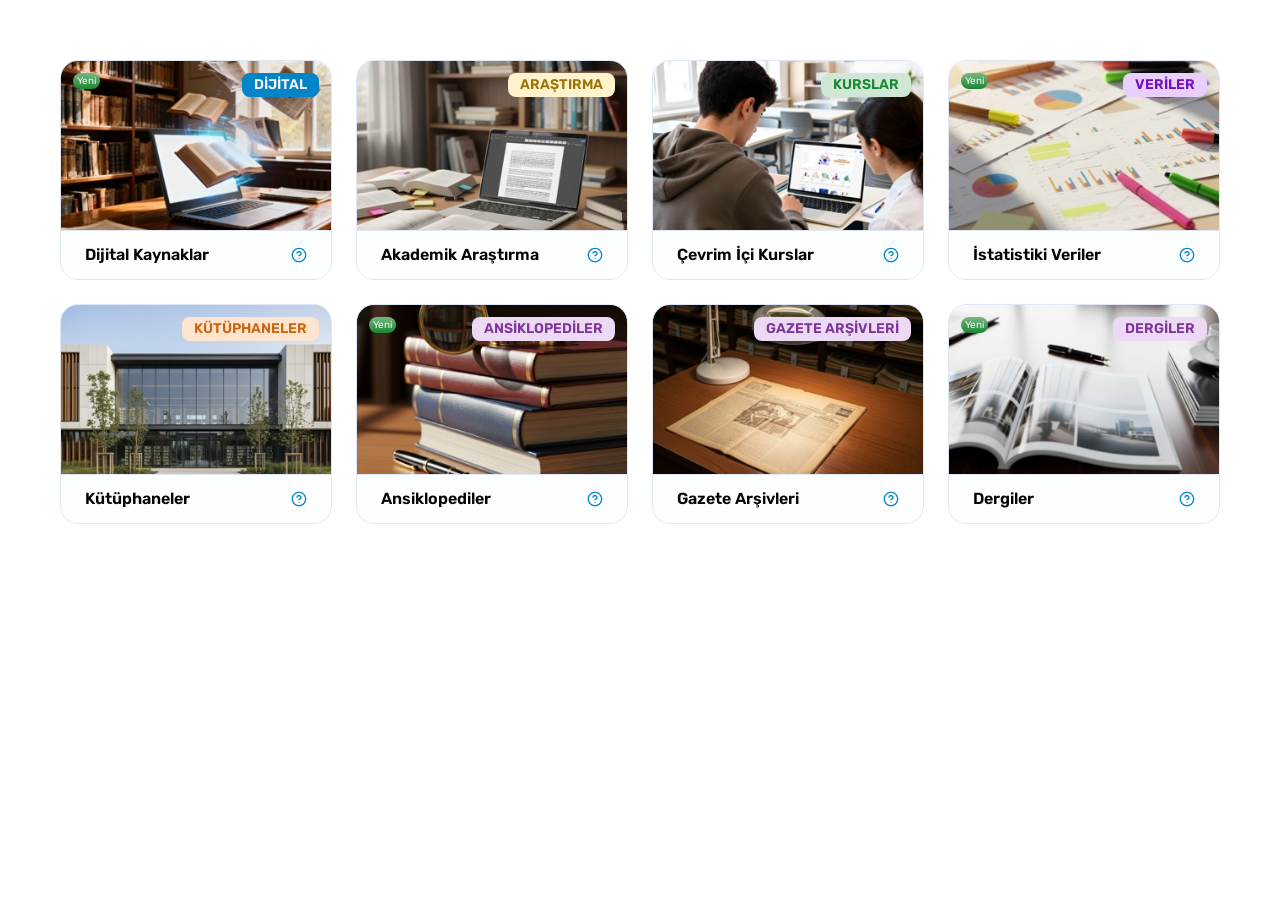
==== index.html @ 1856328a "Ansiklopediler" ====
<!DOCTYPE html>
<html lang="tr">
<head>
    <meta charset="UTF-8">
    <meta name="viewport" content="width=device-width, initial-scale=1.0">
    <title>Dijital Öğrenme Köprüsü | OGM Materyal</title>
    <link rel="stylesheet" href="dijital-kopru.css">
</head>
<body>
    <div class="cards-container">
        <!-- Card 1: Dijital Kaynaklar -->
        <div class="card" onclick="window.location.href='dijital-kaynaklar.html'" style="cursor: pointer;">
            <div class="card-image card-dijital-kutuphaneler">
                <div class="new-badge">Yeni</div>
                <div class="category-label label-blue">DİJİTAL</div>
            </div>
            <div class="card-content">
                <div class="card-title">Dijital Kaynaklar</div>
                <div class="info-icon" onclick="event.stopPropagation();">
                    <img src="images/info.svg" alt="Info Icon" />
                    <div class="tooltip">Çevrimiçi kütüphane ve diğer yayınlardan yararlanabilmeniz ve araştırmalarınızda istifade edebilmeniz için ansiklopedi, kütüphane, gazete ve dergi arşivlerine bu bölümden ulaşabilirsiniz.</div>
                </div>
            </div>
        </div>

        <!-- Card 2: Akademik Araştırma -->
        <div class="card" onclick="window.location.href='akademik-arastirma.html'" style="cursor: pointer;">
            <div class="card-image card-akademik-arastirma">
                <div class="category-label label-yellow">ARAŞTIRMA</div>
            </div>
            <div class="card-content">
                <div class="card-title">Akademik Araştırma</div>
                <div class="info-icon" onclick="event.stopPropagation();">
                    <img src="images/info.svg" alt="Info Icon" />
                    <div class="tooltip">Araştırma ve projelerinizde faydalanabileceğiniz makale, tez vb. akademik çalışmalara bu bölümden ulaşabilirsiniz.</div>
                </div>
            </div>
        </div>

        <!-- Card 3: Çevrim İçi Kurslar -->
        <div class="card" onclick="window.location.href='cevrim-ici-kurslar.html'" style="cursor: pointer;">
            <div class="card-image card-cevrim-ici-kurslar">
                <div class="category-label label-green">KURSLAR</div>
            </div>
            <div class="card-content">
                <div class="card-title">Çevrim İçi Kurslar</div>
                <div class="info-icon" onclick="event.stopPropagation();">
                    <img src="images/info.svg" alt="Info Icon" />
                    <div class="tooltip">Üniversitelerin ve kurumların birçok alanda hazırladığı çevrimiçi derslere ve kurs programlarına bu bölümden ulaşabilirsiniz.</div>
                </div>
            </div>
        </div>

        <!-- Card 4: İstatistiki Veriler -->
        <div class="card" onclick="window.location.href='istatistiki-veriler.html'" style="cursor: pointer;">
            <div class="card-image card-istatistiki-veriler">
                <div class="new-badge">Yeni</div>
                <div class="category-label label-indigo">VERİLER</div>
            </div>
            <div class="card-content">
                <div class="card-title">İstatistiki Veriler</div>
                <div class="info-icon" onclick="event.stopPropagation();">
                    <img src="images/info.svg" alt="Info Icon" />
                    <div class="tooltip">Farklı alanlarda yapılmış çalışmaların istatistiki bilgilerine ve veri setlerine bu bölümden ulaşabilirsiniz.</div>
                </div>
            </div>
        </div>

        <!-- Card 5: Kütüphaneler -->
        <div class="card" onclick="window.location.href='kutuphaneler.html'" style="cursor: pointer;">
            <div class="card-image card-kutuphaneler">
                <div class="category-label label-orange">KÜTÜPHANELER</div>
            </div>
            <div class="card-content">
                <div class="card-title">Kütüphaneler</div>
                <div class="info-icon" onclick="event.stopPropagation();">
                    <img src="images/info.svg" alt="Info Icon" />
                    <div class="tooltip">Dijital kütüphanelere bu bölümden ulaşabilirsiniz.</div>
                </div>
            </div>
        </div>

        <!-- Card 6: Ansiklopediler -->
        <div class="card" onclick="window.location.href='ansiklopediler.html'" style="cursor: pointer;">
            <div class="card-image card-ansiklopediler">
                <div class="new-badge">Yeni</div>
                <div class="category-label label-purple">ANSİKLOPEDİLER</div>
            </div>
            <div class="card-content">
                <div class="card-title">Ansiklopediler</div>
                <div class="info-icon" onclick="event.stopPropagation();">
                    <img src="images/info.svg" alt="Info Icon" />
                    <div class="tooltip">Dijital ansiklopedilere bu bölümden ulaşabilirsiniz.</div>
                </div>
            </div>
        </div>

        <!-- Card 7: Gazete Arşivleri -->
        <div class="card" onclick="window.location.href='gazete-arsivleri.html'" style="cursor: pointer;">
            <div class="card-image card-gazete-arsivleri">
                <div class="category-label label-purple">GAZETE ARŞİVLERİ</div>
            </div>
            <div class="card-content">
                <div class="card-title">Gazete Arşivleri</div>
                <div class="info-icon" onclick="event.stopPropagation();">
                    <img src="images/info.svg" alt="Info Icon" />
                    <div class="tooltip">Dijital gazete arşivlerine bu bölümden ulaşabilirsiniz.</div>
                </div>
            </div>
        </div>

        <!-- Card 8: Dergiler -->
        <div class="card" onclick="window.location.href='dergiler.html'" style="cursor: pointer;">
            <div class="card-image card-dergiler">
                <div class="new-badge">Yeni</div>
                <div class="category-label label-purple">DERGİLER</div>
            </div>
            <div class="card-content">
                <div class="card-title">Dergiler</div>
                <div class="info-icon" onclick="event.stopPropagation();">
                    <img src="images/info.svg" alt="Info Icon" />
                    <div class="tooltip">Dijital dergilere bu bölümden ulaşabilirsiniz.</div>
                </div>
            </div>
        </div>
    </div>
</body>
</html>
---- dijital-kopru.css ----
/* Import Rubik Font */
@import url('https://fonts.googleapis.com/css2?family=Rubik:ital,wght@0,300;0,400;0,500;0,600;0,700;0,800;0,900;1,300;1,400;1,500;1,600;1,700;1,800;1,900&display=swap');

/* CSS Variables for consistent theming */
:root {
  /* Colors */
  --border-weak: #DFE6F5;
  --background-secondary: #FDFEFF;
  --text-strong: #040308;
  --text-white: #F5F5F5;
  --info-color: #0284C7;
  
  /* Purple Colors */
  --purple-100: #ECD9F3;
  --purple-600: #7D359A;
  
  /* Indigo Colors */
  --indigo-100: #E8CFFC;
  --indigo-600: #710DC2;
  
  /* Yellow Colors */
  --yellow-100: #FFF3CD;
  --yellow-700: #997404;
  
  /* Green Colors */
  --green-100: #D1E7D6;
  --green-300: #75B783;
  --green-500: #198731;
  
  /* Orange Colors */
  --orange-100: #FFE5D0;
  --orange-600: #CA6510;
}

/* Base styles */
* {
  margin: 0;
  padding: 0;
  box-sizing: border-box;
}

body {
  font-family: 'Rubik', sans-serif;
  background: white;
  padding: 40px 20px;
}

/* Cards Container */
.cards-container {
    max-width: 1200px;
    margin: 0 auto;
    display: grid;
    grid-template-columns: repeat(4, 1fr);
    gap: 24px;
    padding: 20px;
}

/* Individual Card */
.card {
  display: flex;
  flex-direction: column;
  width: 100%;
  border-radius: 18px;
  border: 1px solid var(--border-weak);
  overflow: hidden;
  transition: transform 0.2s ease, box-shadow 0.2s ease;
}

.card:hover {
  transform: translateY(-2px);
  box-shadow: 0 8px 24px rgba(0, 0, 0, 0.1);
}

/* clickable card helper (used by category pages) */
.card.clickable {
  cursor: pointer;
}

/* white background helper for card image area when showing logos */
.card-image.white-bg {
  background-color: #ffffff;
}

/* Kütüphaneler logos */
.logo-bg-millet { background-image: url('./images/logos/kutuphaneler/millet-kutuphanesi.png'); background-size: min(140px, 80%); background-repeat: no-repeat; background-position: center; }
.logo-bg-milli { background-image: url('./images/logos/kutuphaneler/milli-kutuphane.png'); background-size: min(140px, 80%); background-repeat: no-repeat; background-position: center; }
.logo-bg-ttk { background-image: url('./images/logos/kutuphaneler/turk-tarih-kurumu.png'); background-size: min(140px, 80%); background-repeat: no-repeat; background-position: center; }
.logo-bg-loc { background-image: url('./images/logos/kutuphaneler/library-of-congress.png'); background-size: min(140px, 80%); background-repeat: no-repeat; background-position: center; }
.logo-bg-koha { background-image: url('./images/logos/kutuphaneler/koha-kutuphane-otomasyon-sistemi.png'); background-size: min(140px, 80%); background-repeat: no-repeat; background-position: center; }
.logo-bg-atauni { background-image: url('./images/logos/kutuphaneler/ataturk-universitesi.png'); background-size: min(140px, 80%); background-repeat: no-repeat; background-position: center; }
.logo-bg-tdk { background-image: url('./images/logos/kutuphaneler/turk-dil-kurumu.png'); background-size: min(140px, 80%); background-repeat: no-repeat; background-position: center; }

.card-image.white-bg { display: flex; align-items: center; justify-content: center; }

/* Ansiklopediler logos */
.logo-bg-tubitak { background-image: url('./images/logos/ansiklopediler/tubitak.png'); background-size: min(140px, 80%); background-repeat: no-repeat; background-position: center; }
.logo-bg-ataturk { background-image: url('./images/logos/ansiklopediler/ataturk-ansiklopedisi.png'); background-size: min(140px, 80%); background-repeat: no-repeat; background-position: center; }
.logo-bg-islam { background-image: url('./images/logos/ansiklopediler/islam-ansiklopedisi.png'); background-size: min(140px, 80%); background-repeat: no-repeat; background-position: center; }
.logo-bg-turkmaarif { background-image: url('./images/logos/ansiklopediler/turk-maarif-ansiklopedisi.png'); background-size: min(140px, 80%); background-repeat: no-repeat; background-position: center; }
.logo-bg-iep { background-image: url('./images/logos/ansiklopediler/iep.png'); background-size: min(140px, 80%); background-repeat: no-repeat; background-position: center; }
.logo-bg-turkdunya { background-image: url('./images/logos/ansiklopediler/turk-dunyasi-ansiklopedisi.png'); background-size: min(140px, 80%); background-repeat: no-repeat; background-position: center; }
.logo-bg-teis { background-image: url('./images/logos/ansiklopediler/teis.png'); background-size: min(140px, 80%); background-repeat: no-repeat; background-position: center; }

/* Card Image Section */
.card-image {
  width: 100%;
  aspect-ratio: 320 / 200;
  position: relative;
  background-size: cover;
  background-position: center;
  padding: 12px;
  display: flex;
  flex-direction: column;
  justify-content: space-between;
  align-items: flex-end;
  overflow: hidden;
}

/* Logos placed inside image area (used on category pages) */
.logo-in-image {
  object-fit: contain;
  pointer-events: none;
}

/* New Badge */
.new-badge {
  position: absolute;
  top: 12px;
  left: 12px;
  padding: 2px 4px;
  background: linear-gradient(0deg, var(--green-500) 0%, var(--green-300) 100%);
  border-radius: 50px;
  color: var(--text-white);
  font-size: 10px;
  font-weight: 400;
}

/* Animated pulse for "Yeni" badges (fade in/out subtly) */
.new-badge {
  animation: badge-fade 1s ease-in-out infinite;
  will-change: opacity, transform;
}

@keyframes badge-fade {
  0% { opacity: 1; }
  50% { opacity: 0.75; }
    100% { opacity: 1; }
}

/* Category Label */
.category-label {
  height: 24px;
  padding: 0 12px;
  border-radius: 8px;
  display: flex;
  align-items: center;
  justify-content: center;
  font-size: 14px;
  font-weight: 600;
  line-height: 22px;
  position: absolute;
  top: 12px;
  right: 12px;
  z-index: 4;
}

/* Label Colors */
.label-purple {
  background: var(--purple-100);
  color: var(--purple-600);
}

.label-indigo {
  background: var(--indigo-100);
  color: var(--indigo-600);
}

.label-yellow {
  background: var(--yellow-100);
  color: var(--yellow-700);
}

.label-green {
  background: var(--green-100);
  color: var(--green-500);
}

.label-orange {
  background: var(--orange-100);
  color: var(--orange-600);
}

.label-blue {
  background: var(--info-color);
  color: var(--text-white);
}

/* Card Content */
.card-content {
  padding: 12px 24px;
  background: var(--background-secondary);
  display: flex;
  align-items: center;
  gap: 7px;
    border-top: 1px solid var(--border-weak);
}

.card-title {
  flex: 1;
  color: var(--text-strong);
  font-size: 16px;
  font-weight: 600;
  line-height: 24px;
    overflow: hidden;
    text-overflow: ellipsis;
    white-space: nowrap;
}

/* Info Icon */
.info-icon {
  width: 16px;
  height: 16px;
  position: relative;
  cursor: pointer;
}

.info-icon svg {
  width: 100%;
  height: 100%;
  fill: var(--info-color);
}

/* Tooltip */
.tooltip {
  position: absolute;
  bottom: 100%;
  right: 0;
  margin-bottom: 8px;
  padding: 12px;
  background: white;
  border: 1px solid var(--border-weak);
  border-radius: 8px;
  box-shadow: 0 4px 12px rgba(0, 0, 0, 0.1);
  font-size: 12px;
  line-height: 1.4;
  color: var(--text-strong);
  width: 200px;
  opacity: 0;
  visibility: hidden;
  transform: translateY(4px);
  transition: all 0.2s ease;
  z-index: 10;
}

.info-icon:hover .tooltip {
  opacity: 1;
  visibility: visible;
  transform: translateY(0);
}

/* Background Images */
.card-dijital-kutuphaneler { background-image: url('./images/dijital-kutuphaneler.jpeg'); }
.card-akademik-arastirma { background-image: url('./images/akademik-arastirma-siteleri.jpeg'); }
.card-cevrim-ici-kurslar { background-image: url('./images/cevrim-ici-kurslar.jpeg'); }
.card-istatistiki-veriler { background-image: url('./images/istatistiki-veri-kanallari.jpeg'); }
.card-kutuphaneler { background-image: url('./images/kutuphaneler.jpeg'); }
.card-ansiklopediler { background-image: url('./images/ansiklopediler.jpeg'); }
.card-gazete-arsivleri { background-image: url('./images/gazete-arsivleri.jpeg'); }
.card-dergiler { background-image: url('./images/dergiler.jpeg'); }

/* Responsive Design */
@media (max-width: 1200px) {
  .cards-container {
    grid-template-columns: repeat(3, 1fr);
  }
}

@media (max-width: 900px) {
  .cards-container {
    grid-template-columns: repeat(2, 1fr);
  }
}

@media (max-width: 600px) {
  .cards-container {
    grid-template-columns: 1fr;
  }
  
  .card {
    width: 100%;
  }
  
  .card-image {
    height: auto;
    aspect-ratio: 320 / 200;
    min-height: 200px;
  }
}
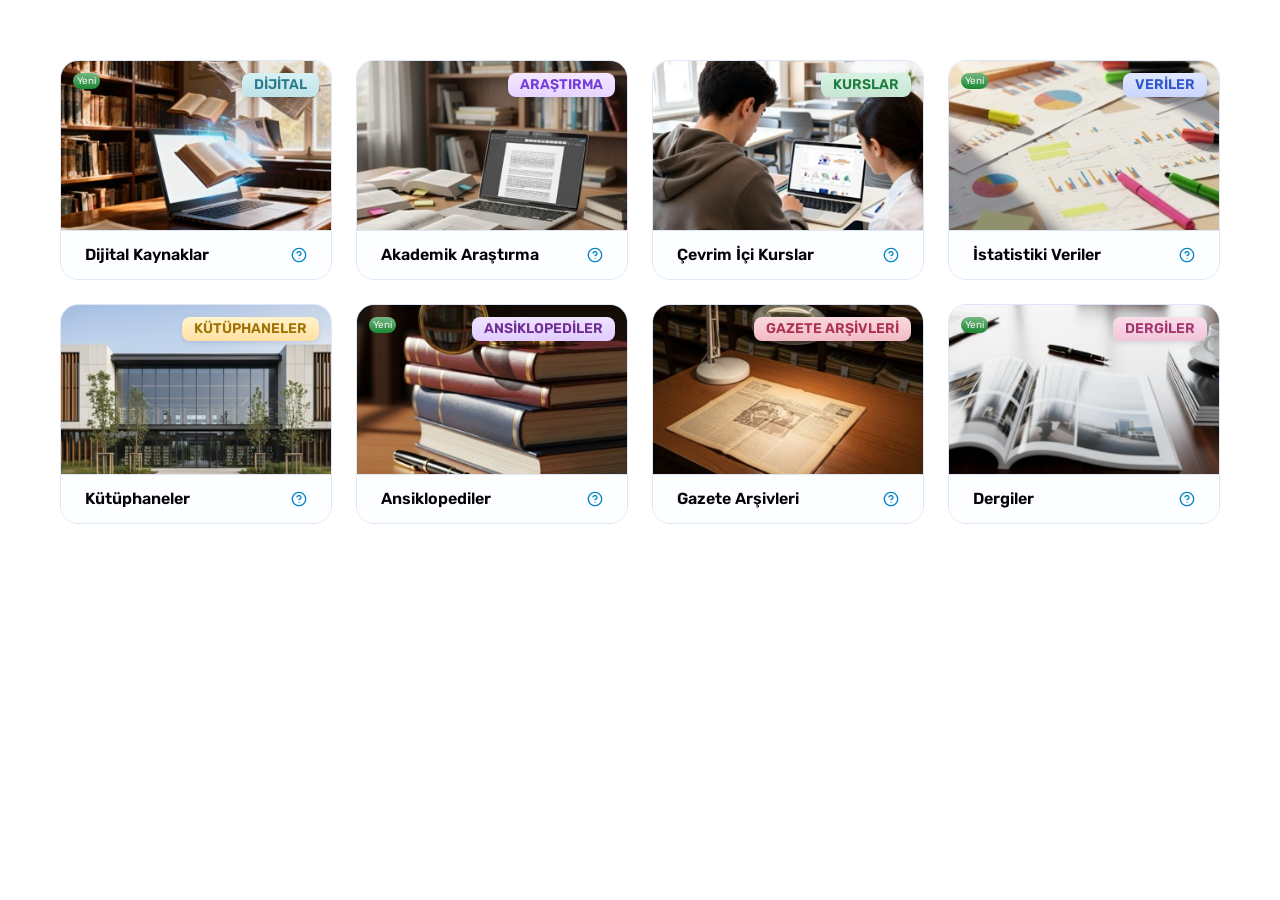
==== commit e5e5651f: "colors matching" ====
--- a/index.html
+++ b/index.html
@@ -12,7 +12,7 @@
         <div class="card" onclick="window.location.href='dijital-kaynaklar.html'" style="cursor: pointer;">
             <div class="card-image card-dijital-kutuphaneler">
                 <div class="new-badge">Yeni</div>
-                <div class="category-label label-blue">DİJİTAL</div>
+                <div class="category-label label-aqua">DİJİTAL</div>
             </div>
             <div class="card-content">
                 <div class="card-title">Dijital Kaynaklar</div>
@@ -26,7 +26,7 @@
         <!-- Card 2: Akademik Araştırma -->
         <div class="card" onclick="window.location.href='akademik-arastirma.html'" style="cursor: pointer;">
             <div class="card-image card-akademik-arastirma">
-                <div class="category-label label-yellow">ARAŞTIRMA</div>
+                <div class="category-label label-lavender">ARAŞTIRMA</div>
             </div>
             <div class="card-content">
                 <div class="card-title">Akademik Araştırma</div>
@@ -40,7 +40,7 @@
         <!-- Card 3: Çevrim İçi Kurslar -->
         <div class="card" onclick="window.location.href='cevrim-ici-kurslar.html'" style="cursor: pointer;">
             <div class="card-image card-cevrim-ici-kurslar">
-                <div class="category-label label-green">KURSLAR</div>
+                <div class="category-label label-jade">KURSLAR</div>
             </div>
             <div class="card-content">
                 <div class="card-title">Çevrim İçi Kurslar</div>
@@ -55,7 +55,7 @@
         <div class="card" onclick="window.location.href='istatistiki-veriler.html'" style="cursor: pointer;">
             <div class="card-image card-istatistiki-veriler">
                 <div class="new-badge">Yeni</div>
-                <div class="category-label label-indigo">VERİLER</div>
+                <div class="category-label label-periwinkle">VERİLER</div>
             </div>
             <div class="card-content">
                 <div class="card-title">İstatistiki Veriler</div>
@@ -69,7 +69,7 @@
         <!-- Card 5: Kütüphaneler -->
         <div class="card" onclick="window.location.href='kutuphaneler.html'" style="cursor: pointer;">
             <div class="card-image card-kutuphaneler">
-                <div class="category-label label-orange">KÜTÜPHANELER</div>
+                <div class="category-label label-amber">KÜTÜPHANELER</div>
             </div>
             <div class="card-content">
                 <div class="card-title">Kütüphaneler</div>
@@ -84,7 +84,7 @@
         <div class="card" onclick="window.location.href='ansiklopediler.html'" style="cursor: pointer;">
             <div class="card-image card-ansiklopediler">
                 <div class="new-badge">Yeni</div>
-                <div class="category-label label-purple">ANSİKLOPEDİLER</div>
+                <div class="category-label label-lilac">ANSİKLOPEDİLER</div>
             </div>
             <div class="card-content">
                 <div class="card-title">Ansiklopediler</div>
@@ -98,7 +98,7 @@
         <!-- Card 7: Gazete Arşivleri -->
         <div class="card" onclick="window.location.href='gazete-arsivleri.html'" style="cursor: pointer;">
             <div class="card-image card-gazete-arsivleri">
-                <div class="category-label label-purple">GAZETE ARŞİVLERİ</div>
+                <div class="category-label label-cerise">GAZETE ARŞİVLERİ</div>
             </div>
             <div class="card-content">
                 <div class="card-title">Gazete Arşivleri</div>
@@ -113,7 +113,7 @@
         <div class="card" onclick="window.location.href='dergiler.html'" style="cursor: pointer;">
             <div class="card-image card-dergiler">
                 <div class="new-badge">Yeni</div>
-                <div class="category-label label-purple">DERGİLER</div>
+                <div class="category-label label-rose">DERGİLER</div>
             </div>
             <div class="card-content">
                 <div class="card-title">Dergiler</div>
--- a/dijital-kopru.css
+++ b/dijital-kopru.css
@@ -10,26 +10,54 @@
   --text-white: #F5F5F5;
   --info-color: #0284C7;
   
-  /* Purple Colors */
-  --purple-100: #ECD9F3;
-  --purple-600: #7D359A;
-  
-  /* Indigo Colors */
-  --indigo-100: #E8CFFC;
-  --indigo-600: #710DC2;
-  
-  /* Yellow Colors */
-  --yellow-100: #FFF3CD;
-  --yellow-700: #997404;
-  
-  /* Green Colors */
-  --green-100: #D1E7D6;
+  /* Label Palettes */
+  --label-lilac-top: #F0E4FF;
+  --label-lilac-bottom: #E0CCFF;
+  --label-lilac-text: #6F2E94;
+
+  --label-lavender-top: #F4E6FF;
+  --label-lavender-bottom: #E7D5FF;
+  --label-lavender-text: #713CDC;
+
+  --label-rose-top: #F9DEEA;
+  --label-rose-bottom: #F2C4D8;
+  --label-rose-text: #A1376F;
+
+  --label-sky-top: #D8F2FF;
+  --label-sky-bottom: #BFE3FF;
+  --label-sky-text: #177EB8;
+
+  --label-jade-top: #D8F1E3;
+  --label-jade-bottom: #C7E6D3;
+  --label-jade-text: #1F7D41;
+
+  --label-mint-top: #E3F6E9;
+  --label-mint-bottom: #CEEAD6;
+  --label-mint-text: #1E8D52;
+
+  --label-amber-top: #FFF4CC;
+  --label-amber-bottom: #FFE0A1;
+  --label-amber-text: #A07205;
+
+  --label-apricot-top: #FFE8D2;
+  --label-apricot-bottom: #FFD5AF;
+  --label-apricot-text: #C45E15;
+
+  --label-cerise-top: #FADADF;
+  --label-cerise-bottom: #F2BAC3;
+  --label-cerise-text: #AD3251;
+
+  --label-aqua-top: #D7F1F4;
+  --label-aqua-bottom: #BFE3E8;
+  --label-aqua-text: #2A7C8D;
+
+  --label-periwinkle-top: #E0E7FF;
+  --label-periwinkle-bottom: #CBD6FF;
+  --label-periwinkle-text: #2E57C7;
+
+  /* Accent greens retained for badges */
   --green-300: #75B783;
   --green-500: #198731;
-  
-  /* Orange Colors */
-  --orange-100: #FFE5D0;
-  --orange-600: #CA6510;
 }
 
 /* Base styles */
@@ -162,37 +190,64 @@
   top: 12px;
   right: 12px;
   z-index: 4;
+  box-shadow: 0 2px 4px rgba(20, 32, 75, 0.1);
+  white-space: nowrap;
 }
 
 /* Label Colors */
-.label-purple {
-  background: var(--purple-100);
-  color: var(--purple-600);
-}
-
-.label-indigo {
-  background: var(--indigo-100);
-  color: var(--indigo-600);
-}
-
-.label-yellow {
-  background: var(--yellow-100);
-  color: var(--yellow-700);
-}
-
-.label-green {
-  background: var(--green-100);
-  color: var(--green-500);
-}
-
-.label-orange {
-  background: var(--orange-100);
-  color: var(--orange-600);
-}
-
-.label-blue {
-  background: var(--info-color);
-  color: var(--text-white);
+.label-lilac {
+  background: linear-gradient(180deg, var(--label-lilac-top) 0%, var(--label-lilac-bottom) 100%);
+  color: var(--label-lilac-text);
+}
+
+.label-lavender {
+  background: linear-gradient(180deg, var(--label-lavender-top) 0%, var(--label-lavender-bottom) 100%);
+  color: var(--label-lavender-text);
+}
+
+.label-rose {
+  background: linear-gradient(180deg, var(--label-rose-top) 0%, var(--label-rose-bottom) 100%);
+  color: var(--label-rose-text);
+}
+
+.label-sky {
+  background: linear-gradient(180deg, var(--label-sky-top) 0%, var(--label-sky-bottom) 100%);
+  color: var(--label-sky-text);
+}
+
+.label-jade {
+  background: linear-gradient(180deg, var(--label-jade-top) 0%, var(--label-jade-bottom) 100%);
+  color: var(--label-jade-text);
+}
+
+.label-mint {
+  background: linear-gradient(180deg, var(--label-mint-top) 0%, var(--label-mint-bottom) 100%);
+  color: var(--label-mint-text);
+}
+
+.label-amber {
+  background: linear-gradient(180deg, var(--label-amber-top) 0%, var(--label-amber-bottom) 100%);
+  color: var(--label-amber-text);
+}
+
+.label-apricot {
+  background: linear-gradient(180deg, var(--label-apricot-top) 0%, var(--label-apricot-bottom) 100%);
+  color: var(--label-apricot-text);
+}
+
+.label-cerise {
+  background: linear-gradient(180deg, var(--label-cerise-top) 0%, var(--label-cerise-bottom) 100%);
+  color: var(--label-cerise-text);
+}
+
+.label-aqua {
+  background: linear-gradient(180deg, var(--label-aqua-top) 0%, var(--label-aqua-bottom) 100%);
+  color: var(--label-aqua-text);
+}
+
+.label-periwinkle {
+  background: linear-gradient(180deg, var(--label-periwinkle-top) 0%, var(--label-periwinkle-bottom) 100%);
+  color: var(--label-periwinkle-text);
 }
 
 /* Card Content */
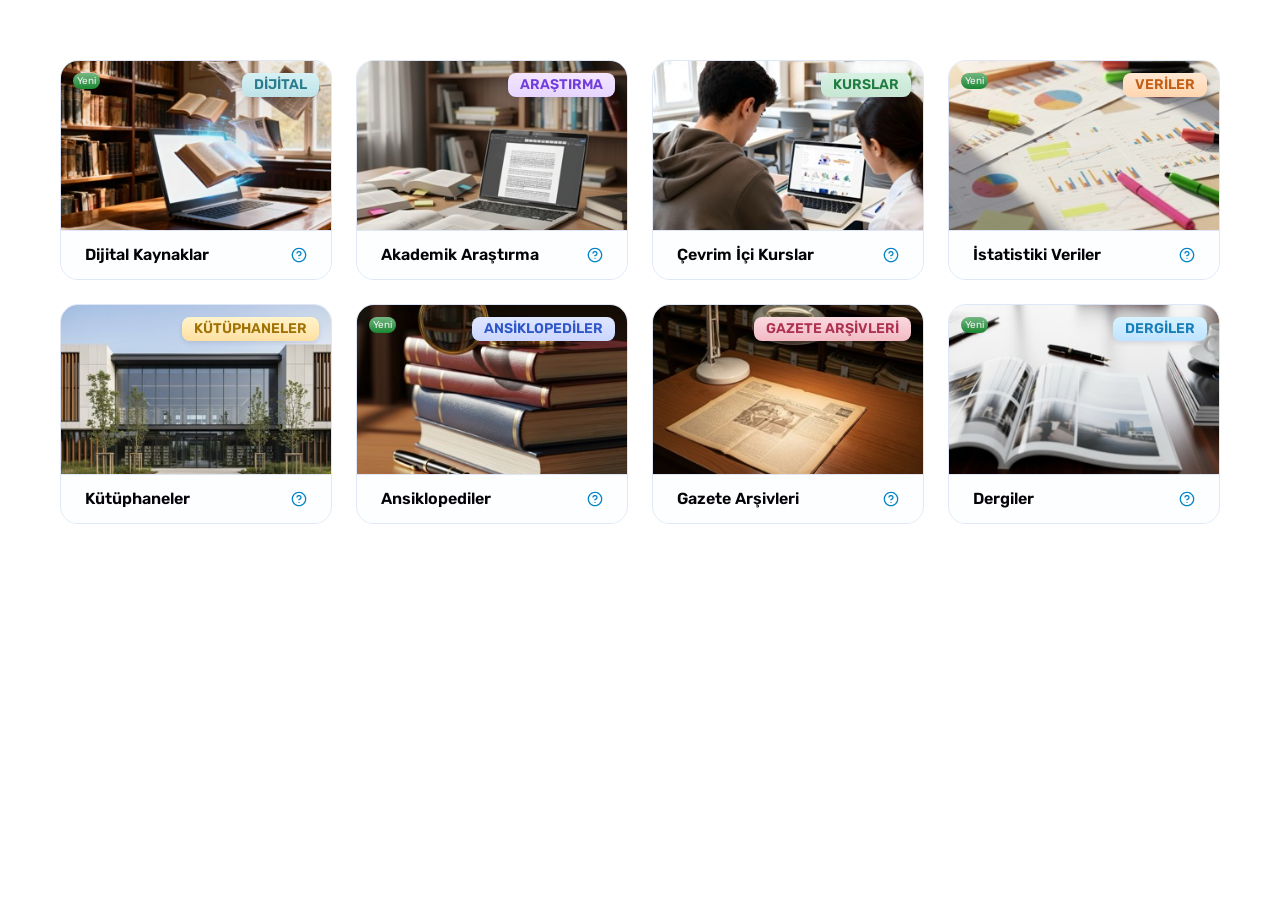
==== commit 682d299a: "colors changed" ====
--- a/index.html
+++ b/index.html
@@ -55,7 +55,7 @@
         <div class="card" onclick="window.location.href='istatistiki-veriler.html'" style="cursor: pointer;">
             <div class="card-image card-istatistiki-veriler">
                 <div class="new-badge">Yeni</div>
-                <div class="category-label label-periwinkle">VERİLER</div>
+                <div class="category-label label-apricot">VERİLER</div>
             </div>
             <div class="card-content">
                 <div class="card-title">İstatistiki Veriler</div>
@@ -84,7 +84,7 @@
         <div class="card" onclick="window.location.href='ansiklopediler.html'" style="cursor: pointer;">
             <div class="card-image card-ansiklopediler">
                 <div class="new-badge">Yeni</div>
-                <div class="category-label label-lilac">ANSİKLOPEDİLER</div>
+                <div class="category-label label-periwinkle">ANSİKLOPEDİLER</div>
             </div>
             <div class="card-content">
                 <div class="card-title">Ansiklopediler</div>
@@ -113,7 +113,7 @@
         <div class="card" onclick="window.location.href='dergiler.html'" style="cursor: pointer;">
             <div class="card-image card-dergiler">
                 <div class="new-badge">Yeni</div>
-                <div class="category-label label-rose">DERGİLER</div>
+                <div class="category-label label-sky">DERGİLER</div>
             </div>
             <div class="card-content">
                 <div class="card-title">Dergiler</div>
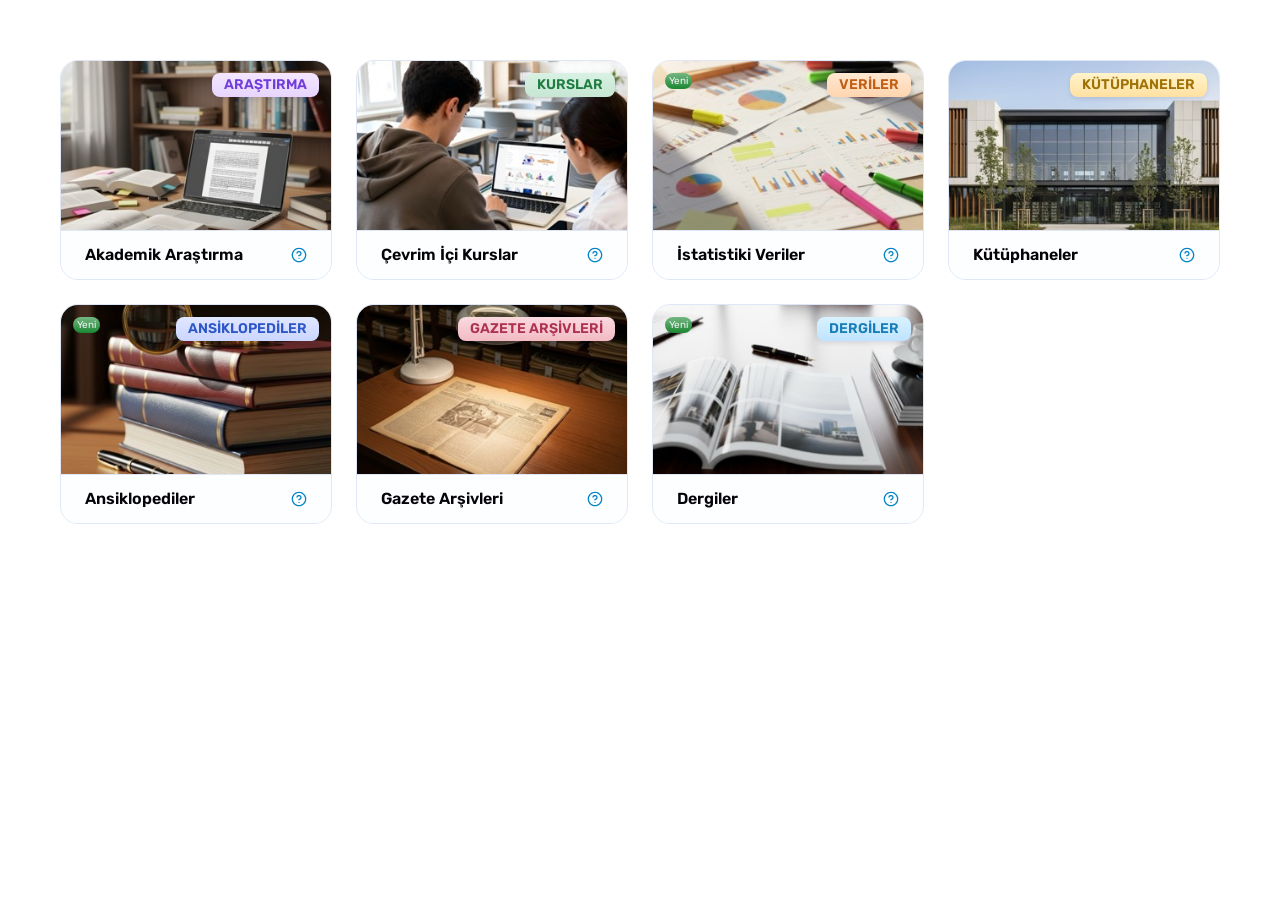
==== commit 1f850799: "Renumbered card sections in index.html for consistency and clarity" ====
--- a/index.html
+++ b/index.html
@@ -8,22 +8,8 @@
 </head>
 <body>
     <div class="cards-container">
-        <!-- Card 1: Dijital Kaynaklar -->
-        <div class="card" onclick="window.location.href='dijital-kaynaklar.html'" style="cursor: pointer;">
-            <div class="card-image card-dijital-kutuphaneler">
-                <div class="new-badge">Yeni</div>
-                <div class="category-label label-aqua">DİJİTAL</div>
-            </div>
-            <div class="card-content">
-                <div class="card-title">Dijital Kaynaklar</div>
-                <div class="info-icon" onclick="event.stopPropagation();">
-                    <img src="images/info.svg" alt="Info Icon" />
-                    <div class="tooltip">Çevrimiçi kütüphane ve diğer yayınlardan yararlanabilmeniz ve araştırmalarınızda istifade edebilmeniz için ansiklopedi, kütüphane, gazete ve dergi arşivlerine bu bölümden ulaşabilirsiniz.</div>
-                </div>
-            </div>
-        </div>
 
-        <!-- Card 2: Akademik Araştırma -->
+        <!-- Card 1: Akademik Araştırma -->
         <div class="card" onclick="window.location.href='akademik-arastirma.html'" style="cursor: pointer;">
             <div class="card-image card-akademik-arastirma">
                 <div class="category-label label-lavender">ARAŞTIRMA</div>
@@ -37,8 +23,8 @@
             </div>
         </div>
 
-        <!-- Card 3: Çevrim İçi Kurslar -->
-        <div class="card" onclick="window.location.href='cevrim-ici-kurslar.html'" style="cursor: pointer;">
+        <!-- Card 2: Çevrim İçi Kurslar -->
+        <div class="card" onclick="window.location.href='kurslar.html'" style="cursor: pointer;">
             <div class="card-image card-cevrim-ici-kurslar">
                 <div class="category-label label-jade">KURSLAR</div>
             </div>
@@ -51,8 +37,8 @@
             </div>
         </div>
 
-        <!-- Card 4: İstatistiki Veriler -->
-        <div class="card" onclick="window.location.href='istatistiki-veriler.html'" style="cursor: pointer;">
+        <!-- Card 3: İstatistiki Veriler -->
+        <div class="card" onclick="window.location.href='istatistiki-veri-kanallari.html'" style="cursor: pointer;">
             <div class="card-image card-istatistiki-veriler">
                 <div class="new-badge">Yeni</div>
                 <div class="category-label label-apricot">VERİLER</div>
@@ -66,7 +52,7 @@
             </div>
         </div>
 
-        <!-- Card 5: Kütüphaneler -->
+        <!-- Card 4: Kütüphaneler -->
         <div class="card" onclick="window.location.href='kutuphaneler.html'" style="cursor: pointer;">
             <div class="card-image card-kutuphaneler">
                 <div class="category-label label-amber">KÜTÜPHANELER</div>
@@ -80,7 +66,7 @@
             </div>
         </div>
 
-        <!-- Card 6: Ansiklopediler -->
+        <!-- Card 5: Ansiklopediler -->
         <div class="card" onclick="window.location.href='ansiklopediler.html'" style="cursor: pointer;">
             <div class="card-image card-ansiklopediler">
                 <div class="new-badge">Yeni</div>
@@ -95,7 +81,7 @@
             </div>
         </div>
 
-        <!-- Card 7: Gazete Arşivleri -->
+        <!-- Card 6: Gazete Arşivleri -->
         <div class="card" onclick="window.location.href='gazete-arsivleri.html'" style="cursor: pointer;">
             <div class="card-image card-gazete-arsivleri">
                 <div class="category-label label-cerise">GAZETE ARŞİVLERİ</div>
@@ -109,7 +95,7 @@
             </div>
         </div>
 
-        <!-- Card 8: Dergiler -->
+        <!-- Card 7: Dergiler -->
         <div class="card" onclick="window.location.href='dergiler.html'" style="cursor: pointer;">
             <div class="card-image card-dergiler">
                 <div class="new-badge">Yeni</div>
--- a/dijital-kopru.css
+++ b/dijital-kopru.css
@@ -128,6 +128,55 @@
 .logo-bg-iep { background-image: url('./images/logos/ansiklopediler/iep.png'); background-size: min(140px, 80%); background-repeat: no-repeat; background-position: center; }
 .logo-bg-turkdunya { background-image: url('./images/logos/ansiklopediler/turk-dunyasi-ansiklopedisi.png'); background-size: min(140px, 80%); background-repeat: no-repeat; background-position: center; }
 .logo-bg-teis { background-image: url('./images/logos/ansiklopediler/teis.png'); background-size: min(140px, 80%); background-repeat: no-repeat; background-position: center; }
+
+
+/* Gazete Arşivleri logos */
+.logo-bg-gazeteden { background-image: url('./images/logos/gazete-arsivleri/gazeteden-tarihe-bakis.png'); background-size: min(140px, 80%); background-repeat: no-repeat; background-position: center; }
+.logo-bg-azerbaycan { background-image: url('./images/logos/gazete-arsivleri/azerbaycan-milli-kutuphane.png'); background-size: min(140px, 80%); background-repeat: no-repeat; background-position: center; }
+.logo-bg-europeana { background-image: url('./images/logos/gazete-arsivleri/europeana.png'); background-size: min(140px, 80%); background-repeat: no-repeat; background-position: center; }
+.logo-bg-deutsches { background-image: url('./images/logos/gazete-arsivleri/deutsches-zeitungsportal.png'); background-size: min(140px, 80%); background-repeat: no-repeat; background-position: center; }
+.logo-bg-chronicling { background-image: url('./images/logos/gazete-arsivleri/chronicling-america.png'); background-size: min(140px, 80%); background-repeat: no-repeat; background-position: center; }
+.logo-bg-anno { background-image: url('./images/logos/gazete-arsivleri/anno.png'); background-size: min(140px, 80%); background-repeat: no-repeat; background-position: center; }
+
+/* Dergiler logos */
+.logo-bg-bilim-genc { background-image: url('./images/logos/dergiler/bilim-genc.png'); background-size: min(140px, 80%); background-repeat: no-repeat; background-position: center; }
+.logo-bg-tubitak-populer { background-image: url('./images/logos/dergiler/tubitak-populer-bilim.png'); background-size: min(140px, 80%); background-repeat: no-repeat; background-position: center; }
+.logo-bg-aselsan { background-image: url('./images/logos/dergiler/aselsan.png'); background-size: min(140px, 80%); background-repeat: no-repeat; background-position: center; }
+.logo-bg-tusas { background-image: url('./images/logos/dergiler/turk-havacilik-ve-uzay-sanayii.png'); background-size: min(140px, 80%); background-repeat: no-repeat; background-position: center; }
+.logo-bg-havelsan { background-image: url('./images/logos/dergiler/havelsan.png'); background-size: min(140px, 80%); background-repeat: no-repeat; background-position: center; }
+.logo-bg-maarif { background-image: url('./images/logos/dergiler/maarif.png'); background-size: min(140px, 80%); background-repeat: no-repeat; background-position: center; }
+.logo-bg-turk-dunyasi-dergi { background-image: url('./images/logos/dergiler/turk-dunyasi-dil-ve-edebiyat.png'); background-size: min(140px, 80%); background-repeat: no-repeat; background-position: center; }
+.logo-bg-turk-dili { background-image: url('./images/logos/dergiler/turk-dili.png'); background-size: min(140px, 80%); background-repeat: no-repeat; background-position: center; }
+.logo-bg-ayk { background-image: url('./images/logos/dergiler/ayk.png'); background-size: min(140px, 80%); background-repeat: no-repeat; background-position: center; }
+.logo-bg-belleten { background-image: url('./images/logos/dergiler/belleten.png'); background-size: min(140px, 80%); background-repeat: no-repeat; background-position: center; }
+.logo-bg-turk-kizilay { background-image: url('./images/logos/dergiler/turk-kizilay.png'); background-size: min(140px, 80%); background-repeat: no-repeat; background-position: center; }
+.logo-bg-turk-arkeoloji { background-image: url('./images/logos/dergiler/turk-arkeoloji-ve-etnografya.png'); background-size: min(140px, 80%); background-repeat: no-repeat; background-position: center; }
+.logo-bg-diyanet { background-image: url('./images/logos/dergiler/diyanet.png'); background-size: min(140px, 80%); background-repeat: no-repeat; background-position: center; }
+.logo-bg-trt-vizyon { background-image: url('./images/logos/dergiler/trt-vizyon.png'); background-size: min(140px, 80%); background-repeat: no-repeat; background-position: center; }
+.logo-bg-yesilay { background-image: url('./images/logos/dergiler/yesilay.png'); background-size: min(140px, 80%); background-repeat: no-repeat; background-position: center; }
+
+/* İstatistiki Veri Kanalları logos */
+.logo-bg-tuik { background-image: url('./images/logos/istatistiki-veri-kanallari/tuik.png'); background-size: min(140px, 80%); background-repeat: no-repeat; background-position: center; }
+.logo-bg-oecd { background-image: url('./images/logos/istatistiki-veri-kanallari/oecd.png'); background-size: min(140px, 80%); background-repeat: no-repeat; background-position: center; }
+.logo-bg-unesco { background-image: url('./images/logos/istatistiki-veri-kanallari/unesco.png'); background-size: min(140px, 80%); background-repeat: no-repeat; background-position: center; }
+.logo-bg-worldbank { background-image: url('./images/logos/istatistiki-veri-kanallari/world-bank.png'); background-size: min(140px, 80%); background-repeat: no-repeat; background-position: center; }
+.logo-bg-google-dataset { background-image: url('./images/logos/istatistiki-veri-kanallari/google-dataset-search.png'); background-size: min(140px, 80%); background-repeat: no-repeat; background-position: center; }
+.logo-bg-oicstat { background-image: url('./images/logos/istatistiki-veri-kanallari/oicstat.png'); background-size: min(140px, 80%); background-repeat: no-repeat; background-position: center; }
+.logo-bg-eurostat { background-image: url('./images/logos/istatistiki-veri-kanallari/eurostat.png'); background-size: min(140px, 80%); background-repeat: no-repeat; background-position: center; }
+.logo-bg-harvard-growth { background-image: url('./images/logos/istatistiki-veri-kanallari/harvard-growth-lab.png'); background-size: min(140px, 80%); background-repeat: no-repeat; background-position: center; }
+
+/* Kurslar logos */
+.logo-bg-btk-akademi { background-image: url('./images/logos/kurslar/btk-akademi.png'); background-size: min(140px, 80%); background-repeat: no-repeat; background-position: center; }
+.logo-bg-hemba { background-image: url('./images/logos/kurslar/hemba.png'); background-size: min(140px, 80%); background-repeat: no-repeat; background-position: center; }
+.logo-bg-bilgeis { background-image: url('./images/logos/kurslar/bilgeis.png'); background-size: min(140px, 80%); background-repeat: no-repeat; background-position: center; }
+.logo-bg-edx { background-image: url('./images/logos/kurslar/edx.png'); background-size: min(140px, 80%); background-repeat: no-repeat; background-position: center; }
+
+/* Akademik Araştırma Siteleri logos */
+.logo-bg-tr-dizin { background-image: url('./images/logos/akademik-arastirma/tr-dizin.png'); background-size: min(140px, 80%); background-repeat: no-repeat; background-position: center; }
+.logo-bg-dergipark { background-image: url('./images/logos/akademik-arastirma/dergipark.png'); background-size: min(140px, 80%); background-repeat: no-repeat; background-position: center; }
+.logo-bg-yok-tez { background-image: url('./images/logos/akademik-arastirma/yok-tez-merkezi.png'); background-size: min(140px, 80%); background-repeat: no-repeat; background-position: center; }
+.logo-bg-google-akademik { background-image: url('./images/logos/akademik-arastirma/google-akademik.png'); background-size: min(140px, 80%); background-repeat: no-repeat; background-position: center; }
+.logo-bg-science-gov { background-image: url('./images/logos/akademik-arastirma/science-gov.png'); background-size: min(140px, 80%); background-repeat: no-repeat; background-position: center; }
 
 /* Card Image Section */
 .card-image {
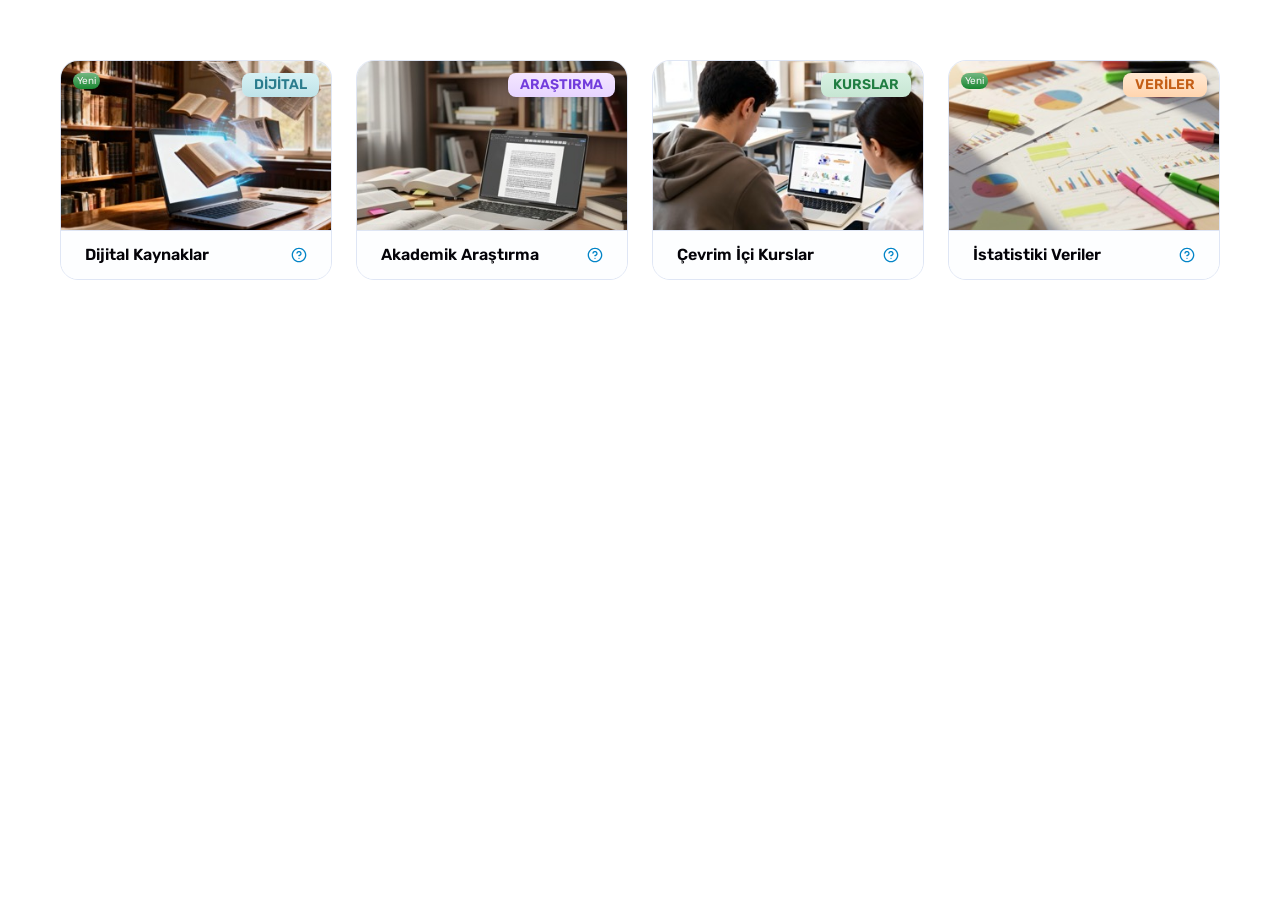
==== commit 6d59c9e4: "Remove outdated sections and add new digital resources for libraries, newspapers, journals, encyclop" ====
--- a/index.html
+++ b/index.html
@@ -8,8 +8,22 @@
 </head>
 <body>
     <div class="cards-container">
+        <!-- Card 1: Dijital Kaynaklar -->
+        <div class="card" onclick="window.location.href='dijital-kaynaklar.html'" style="cursor: pointer;">
+            <div class="card-image card-dijital-kutuphaneler">
+                <div class="new-badge">Yeni</div>
+                <div class="category-label label-aqua">DİJİTAL</div>
+            </div>
+            <div class="card-content">
+                <div class="card-title">Dijital Kaynaklar</div>
+                <div class="info-icon" onclick="event.stopPropagation();">
+                    <img src="images/info.svg" alt="Info Icon" />
+                    <div class="tooltip">Çevrimiçi kütüphane ve diğer yayınlardan yararlanabilmeniz ve araştırmalarınızda istifade edebilmeniz için ansiklopedi, kütüphane, gazete ve dergi arşivlerine bu bölümden ulaşabilirsiniz.</div>
+                </div>
+            </div>
+        </div>
 
-        <!-- Card 1: Akademik Araştırma -->
+        <!-- Card 2: Akademik Araştırma -->
         <div class="card" onclick="window.location.href='akademik-arastirma.html'" style="cursor: pointer;">
             <div class="card-image card-akademik-arastirma">
                 <div class="category-label label-lavender">ARAŞTIRMA</div>
@@ -23,7 +37,7 @@
             </div>
         </div>
 
-        <!-- Card 2: Çevrim İçi Kurslar -->
+        <!-- Card 3: Çevrim İçi Kurslar -->
         <div class="card" onclick="window.location.href='kurslar.html'" style="cursor: pointer;">
             <div class="card-image card-cevrim-ici-kurslar">
                 <div class="category-label label-jade">KURSLAR</div>
@@ -37,7 +51,7 @@
             </div>
         </div>
 
-        <!-- Card 3: İstatistiki Veriler -->
+        <!-- Card 4: İstatistiki Veriler -->
         <div class="card" onclick="window.location.href='istatistiki-veri-kanallari.html'" style="cursor: pointer;">
             <div class="card-image card-istatistiki-veriler">
                 <div class="new-badge">Yeni</div>
@@ -51,64 +65,6 @@
                 </div>
             </div>
         </div>
-
-        <!-- Card 4: Kütüphaneler -->
-        <div class="card" onclick="window.location.href='kutuphaneler.html'" style="cursor: pointer;">
-            <div class="card-image card-kutuphaneler">
-                <div class="category-label label-amber">KÜTÜPHANELER</div>
-            </div>
-            <div class="card-content">
-                <div class="card-title">Kütüphaneler</div>
-                <div class="info-icon" onclick="event.stopPropagation();">
-                    <img src="images/info.svg" alt="Info Icon" />
-                    <div class="tooltip">Dijital kütüphanelere bu bölümden ulaşabilirsiniz.</div>
-                </div>
-            </div>
-        </div>
-
-        <!-- Card 5: Ansiklopediler -->
-        <div class="card" onclick="window.location.href='ansiklopediler.html'" style="cursor: pointer;">
-            <div class="card-image card-ansiklopediler">
-                <div class="new-badge">Yeni</div>
-                <div class="category-label label-periwinkle">ANSİKLOPEDİLER</div>
-            </div>
-            <div class="card-content">
-                <div class="card-title">Ansiklopediler</div>
-                <div class="info-icon" onclick="event.stopPropagation();">
-                    <img src="images/info.svg" alt="Info Icon" />
-                    <div class="tooltip">Dijital ansiklopedilere bu bölümden ulaşabilirsiniz.</div>
-                </div>
-            </div>
-        </div>
-
-        <!-- Card 6: Gazete Arşivleri -->
-        <div class="card" onclick="window.location.href='gazete-arsivleri.html'" style="cursor: pointer;">
-            <div class="card-image card-gazete-arsivleri">
-                <div class="category-label label-cerise">GAZETE ARŞİVLERİ</div>
-            </div>
-            <div class="card-content">
-                <div class="card-title">Gazete Arşivleri</div>
-                <div class="info-icon" onclick="event.stopPropagation();">
-                    <img src="images/info.svg" alt="Info Icon" />
-                    <div class="tooltip">Dijital gazete arşivlerine bu bölümden ulaşabilirsiniz.</div>
-                </div>
-            </div>
-        </div>
-
-        <!-- Card 7: Dergiler -->
-        <div class="card" onclick="window.location.href='dergiler.html'" style="cursor: pointer;">
-            <div class="card-image card-dergiler">
-                <div class="new-badge">Yeni</div>
-                <div class="category-label label-sky">DERGİLER</div>
-            </div>
-            <div class="card-content">
-                <div class="card-title">Dergiler</div>
-                <div class="info-icon" onclick="event.stopPropagation();">
-                    <img src="images/info.svg" alt="Info Icon" />
-                    <div class="tooltip">Dijital dergilere bu bölümden ulaşabilirsiniz.</div>
-                </div>
-            </div>
-        </div>
     </div>
 </body>
 </html>
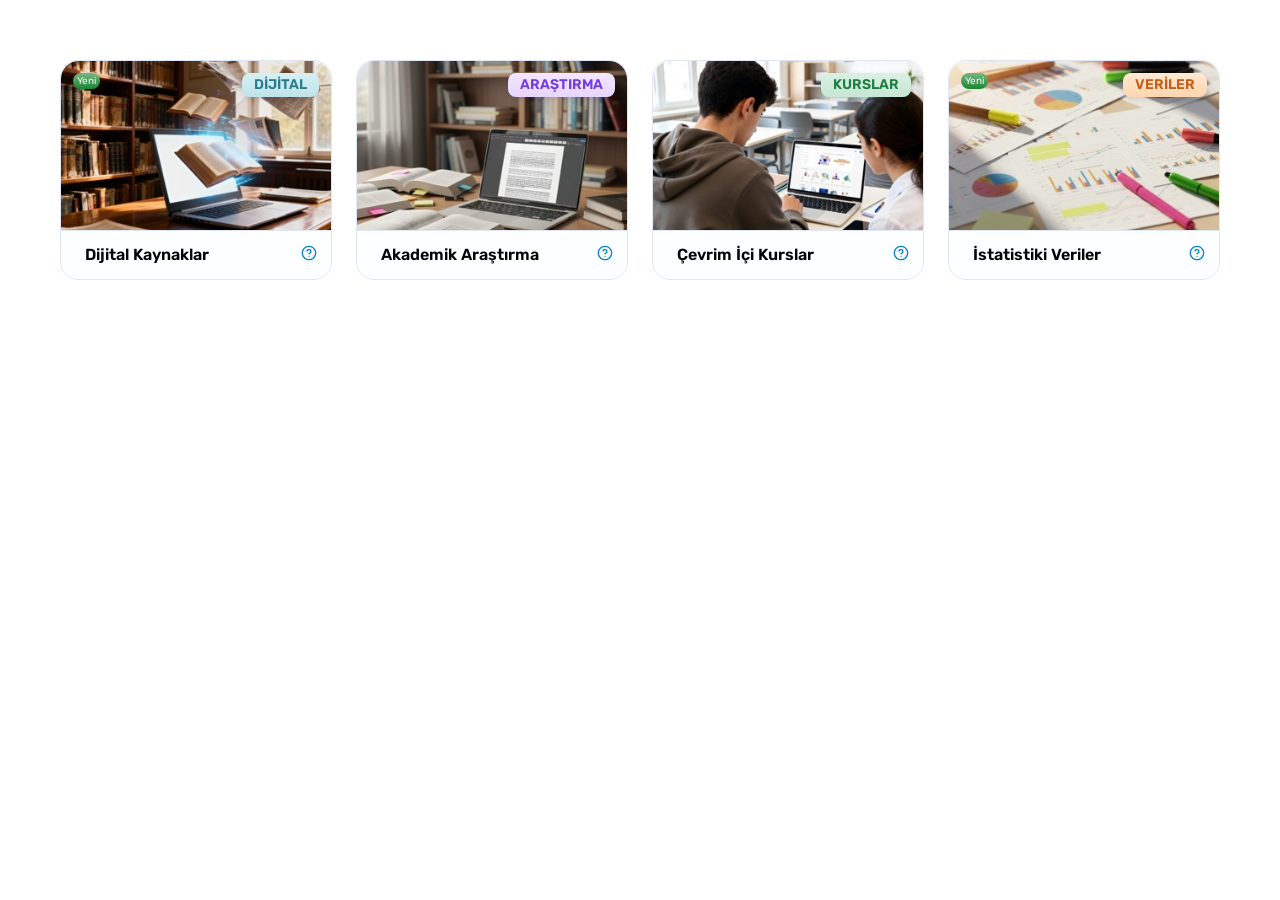
==== commit 01673af8: "Refactor card navigation and tooltip functionality - Updated card elements to use data attributes fo" ====
--- a/index.html
+++ b/index.html
@@ -9,14 +9,14 @@
 <body>
     <div class="cards-container">
         <!-- Card 1: Dijital Kaynaklar -->
-        <div class="card" onclick="window.location.href='dijital-kaynaklar.html'" style="cursor: pointer;">
+    <div class="card clickable" data-href="dijital-kaynaklar.html">
             <div class="card-image card-dijital-kutuphaneler">
                 <div class="new-badge">Yeni</div>
                 <div class="category-label label-aqua">DİJİTAL</div>
             </div>
             <div class="card-content">
                 <div class="card-title">Dijital Kaynaklar</div>
-                <div class="info-icon" onclick="event.stopPropagation();">
+                <div class="info-icon">
                     <img src="images/info.svg" alt="Info Icon" />
                     <div class="tooltip">Çevrimiçi kütüphane ve diğer yayınlardan yararlanabilmeniz ve araştırmalarınızda istifade edebilmeniz için ansiklopedi, kütüphane, gazete ve dergi arşivlerine bu bölümden ulaşabilirsiniz.</div>
                 </div>
@@ -24,13 +24,13 @@
         </div>
 
         <!-- Card 2: Akademik Araştırma -->
-        <div class="card" onclick="window.location.href='akademik-arastirma.html'" style="cursor: pointer;">
+    <div class="card clickable" data-href="akademik-arastirma.html">
             <div class="card-image card-akademik-arastirma">
                 <div class="category-label label-lavender">ARAŞTIRMA</div>
             </div>
             <div class="card-content">
                 <div class="card-title">Akademik Araştırma</div>
-                <div class="info-icon" onclick="event.stopPropagation();">
+                <div class="info-icon">
                     <img src="images/info.svg" alt="Info Icon" />
                     <div class="tooltip">Araştırma ve projelerinizde faydalanabileceğiniz makale, tez vb. akademik çalışmalara bu bölümden ulaşabilirsiniz.</div>
                 </div>
@@ -38,13 +38,13 @@
         </div>
 
         <!-- Card 3: Çevrim İçi Kurslar -->
-        <div class="card" onclick="window.location.href='kurslar.html'" style="cursor: pointer;">
+    <div class="card clickable" data-href="kurslar.html">
             <div class="card-image card-cevrim-ici-kurslar">
                 <div class="category-label label-jade">KURSLAR</div>
             </div>
             <div class="card-content">
                 <div class="card-title">Çevrim İçi Kurslar</div>
-                <div class="info-icon" onclick="event.stopPropagation();">
+                <div class="info-icon">
                     <img src="images/info.svg" alt="Info Icon" />
                     <div class="tooltip">Üniversitelerin ve kurumların birçok alanda hazırladığı çevrimiçi derslere ve kurs programlarına bu bölümden ulaşabilirsiniz.</div>
                 </div>
@@ -52,19 +52,22 @@
         </div>
 
         <!-- Card 4: İstatistiki Veriler -->
-        <div class="card" onclick="window.location.href='istatistiki-veri-kanallari.html'" style="cursor: pointer;">
+    <div class="card clickable" data-href="istatistiki-veri-kanallari.html">
             <div class="card-image card-istatistiki-veriler">
                 <div class="new-badge">Yeni</div>
                 <div class="category-label label-apricot">VERİLER</div>
             </div>
             <div class="card-content">
                 <div class="card-title">İstatistiki Veriler</div>
-                <div class="info-icon" onclick="event.stopPropagation();">
+                <div class="info-icon">
                     <img src="images/info.svg" alt="Info Icon" />
                     <div class="tooltip">Farklı alanlarda yapılmış çalışmaların istatistiki bilgilerine ve veri setlerine bu bölümden ulaşabilirsiniz.</div>
                 </div>
             </div>
         </div>
     </div>
-</body>
+    </div>
+        <script src="tooltip.js"></script>
+        <script src="main.js"></script>
+    </body>
 </html>
--- a/dijital-kopru.css
+++ b/dijital-kopru.css
@@ -81,6 +81,10 @@
     grid-template-columns: repeat(4, 1fr);
     gap: 24px;
     padding: 20px;
+    -webkit-tap-highlight-color: transparent;
+    -webkit-touch-callout: none;
+    -webkit-user-select: none;
+    user-select: none;
 }
 
 /* Individual Card */
@@ -90,7 +94,6 @@
   width: 100%;
   border-radius: 18px;
   border: 1px solid var(--border-weak);
-  overflow: hidden;
   transition: transform 0.2s ease, box-shadow 0.2s ease;
 }
 
@@ -140,6 +143,8 @@
 
 /* Dergiler logos */
 .logo-bg-bilim-genc { background-image: url('./images/logos/dergiler/bilim-genc.png'); background-size: min(140px, 80%); background-repeat: no-repeat; background-position: center; }
+.logo-bg-ogretmeniz { background-image: url('./images/logos/dergiler/ogretmeniz.png'); background-size: min(140px, 80%); background-repeat: no-repeat; background-position: center; }
+.logo-bg-milli-egitim { background-image: url('./images/logos/dergiler/milli-egitim.png'); background-size: min(140px, 80%); background-repeat: no-repeat; background-position: center; }
 .logo-bg-tubitak-populer { background-image: url('./images/logos/dergiler/tubitak-populer-bilim.png'); background-size: min(140px, 80%); background-repeat: no-repeat; background-position: center; }
 .logo-bg-aselsan { background-image: url('./images/logos/dergiler/aselsan.png'); background-size: min(140px, 80%); background-repeat: no-repeat; background-position: center; }
 .logo-bg-tusas { background-image: url('./images/logos/dergiler/turk-havacilik-ve-uzay-sanayii.png'); background-size: min(140px, 80%); background-repeat: no-repeat; background-position: center; }
@@ -191,6 +196,8 @@
   justify-content: space-between;
   align-items: flex-end;
   overflow: hidden;
+  border-top-left-radius: 18px;
+  border-top-right-radius: 18px;
 }
 
 /* Logos placed inside image area (used on category pages) */
@@ -303,28 +310,30 @@
 .card-content {
   padding: 12px 24px;
   background: var(--background-secondary);
-  display: flex;
   align-items: center;
   gap: 7px;
-    border-top: 1px solid var(--border-weak);
+  border-top: 1px solid var(--border-weak);
+  border-bottom-left-radius: 18px;
+  border-bottom-right-radius: 18px;
+  position: relative;
 }
 
 .card-title {
-  flex: 1;
   color: var(--text-strong);
   font-size: 16px;
   font-weight: 600;
   line-height: 24px;
-    overflow: hidden;
-    text-overflow: ellipsis;
-    white-space: nowrap;
+  max-width: calc(100% - 24px); /* leave space for info icon */
+
 }
 
 /* Info Icon */
 .info-icon {
   width: 16px;
   height: 16px;
-  position: relative;
+  position: absolute;
+  right: 14px;
+  top: 14px;
   cursor: pointer;
 }
 
@@ -362,6 +371,13 @@
   transform: translateY(0);
 }
 
+/* When tooltip is explicitly opened (via JS toggle) use same visible styles */
+.tooltip.open {
+  opacity: 1;
+  visibility: visible;
+  transform: translateY(0);
+}
+
 /* Background Images */
 .card-dijital-kutuphaneler { background-image: url('./images/dijital-kutuphaneler.jpeg'); }
 .card-akademik-arastirma { background-image: url('./images/akademik-arastirma-siteleri.jpeg'); }
@@ -388,6 +404,7 @@
 @media (max-width: 600px) {
   .cards-container {
     grid-template-columns: 1fr;
+    padding: 0;
   }
   
   .card {
